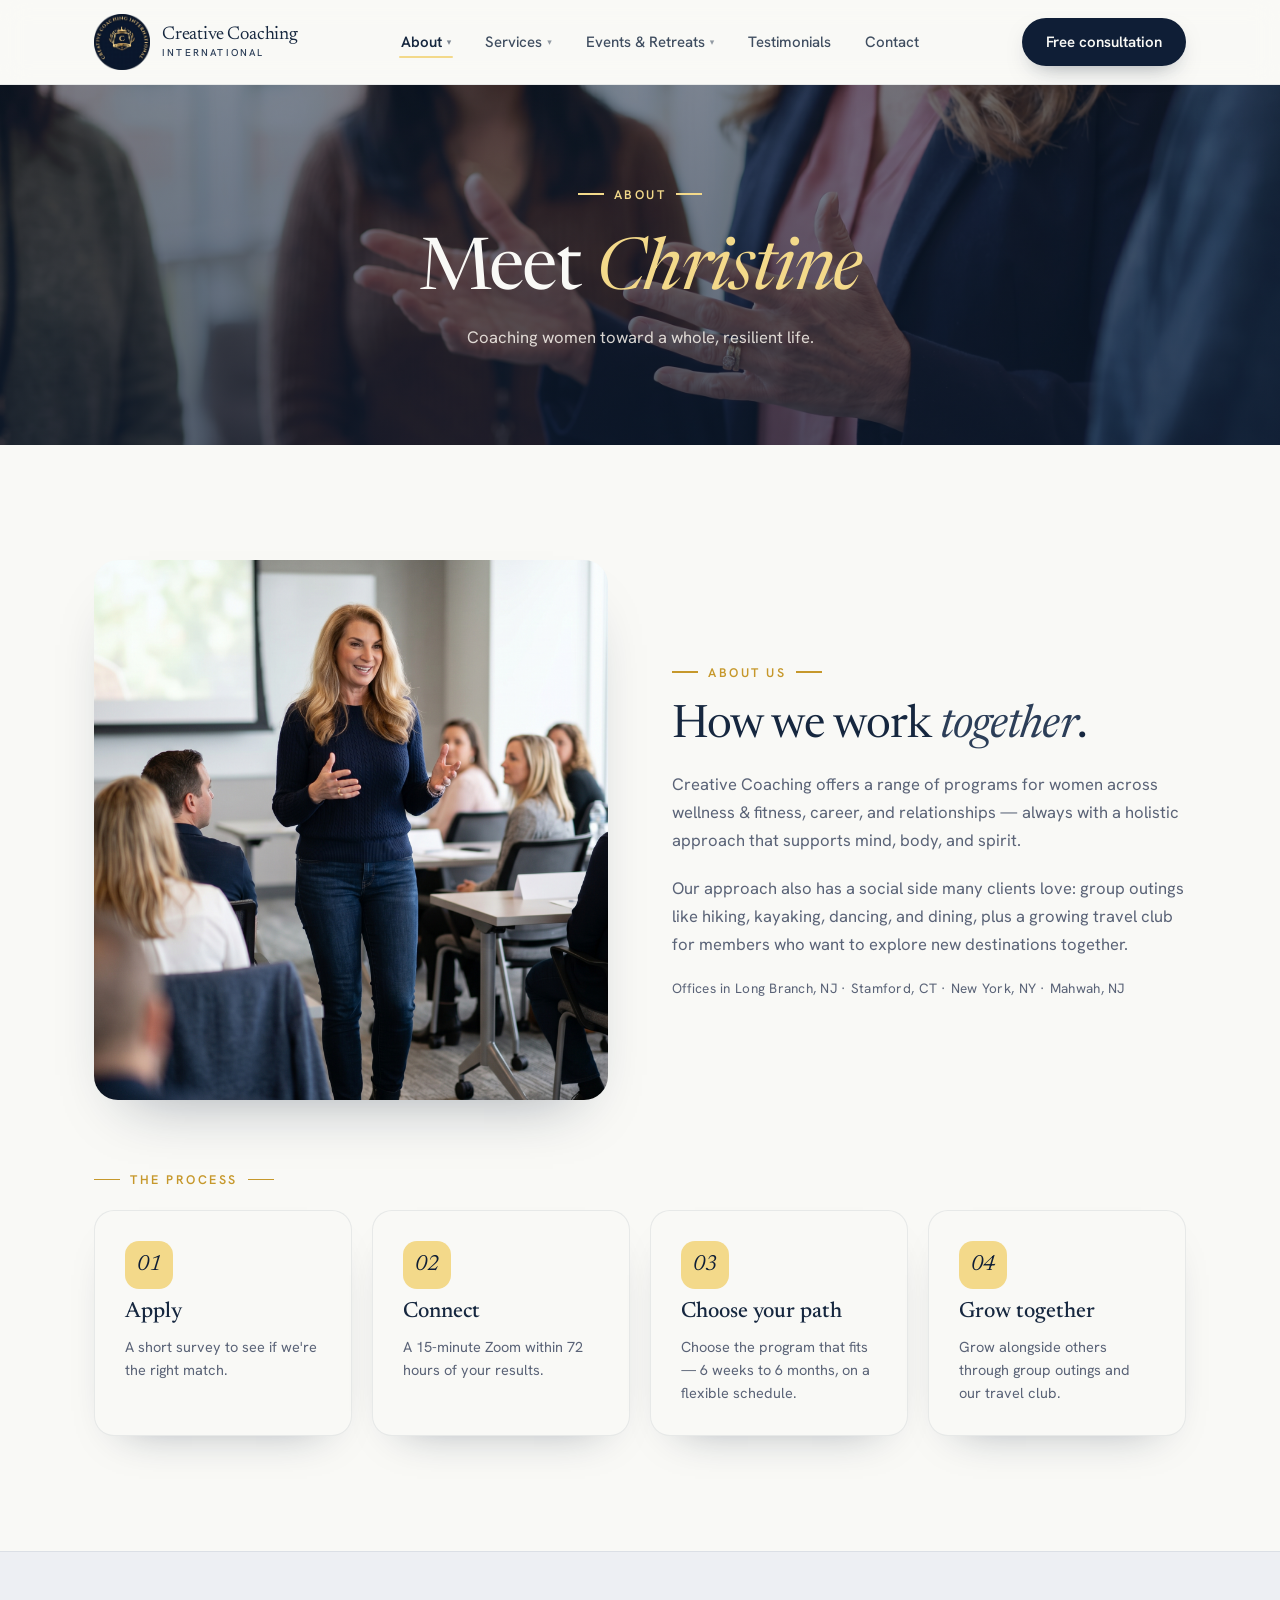
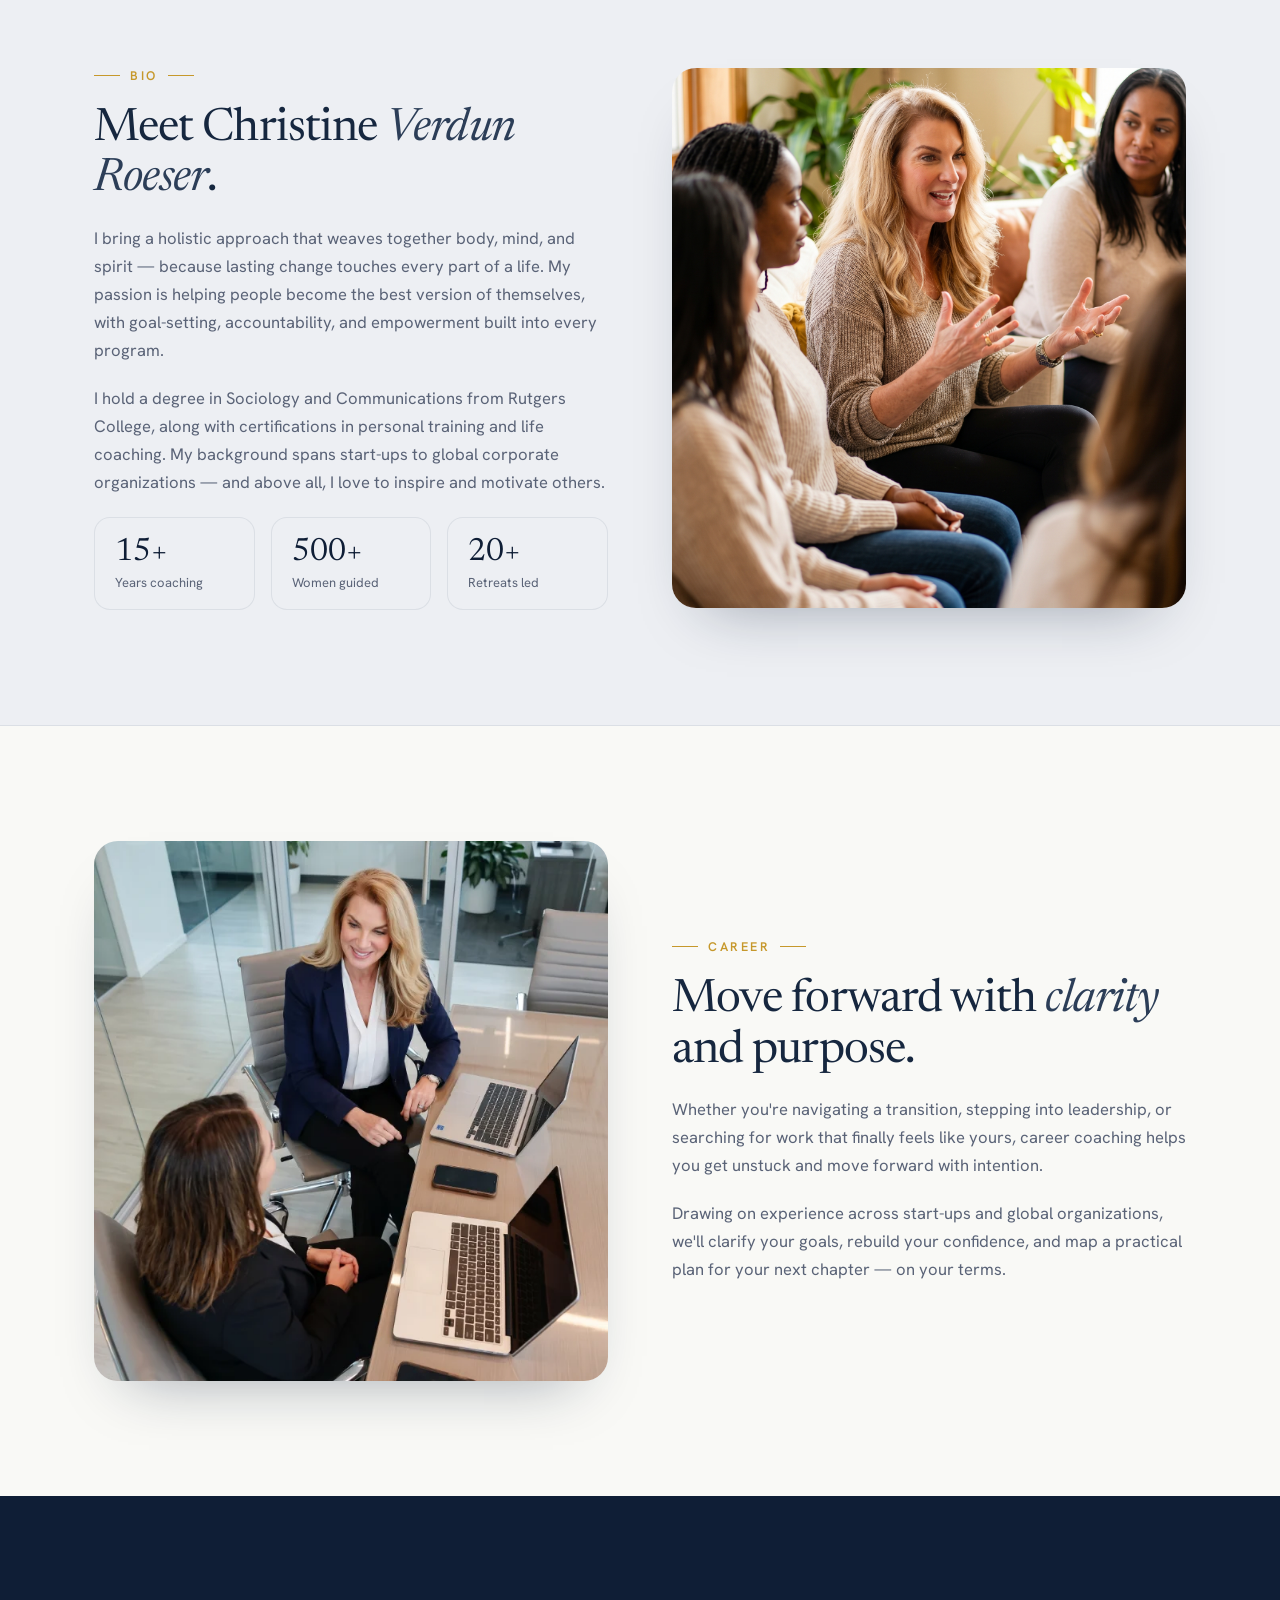
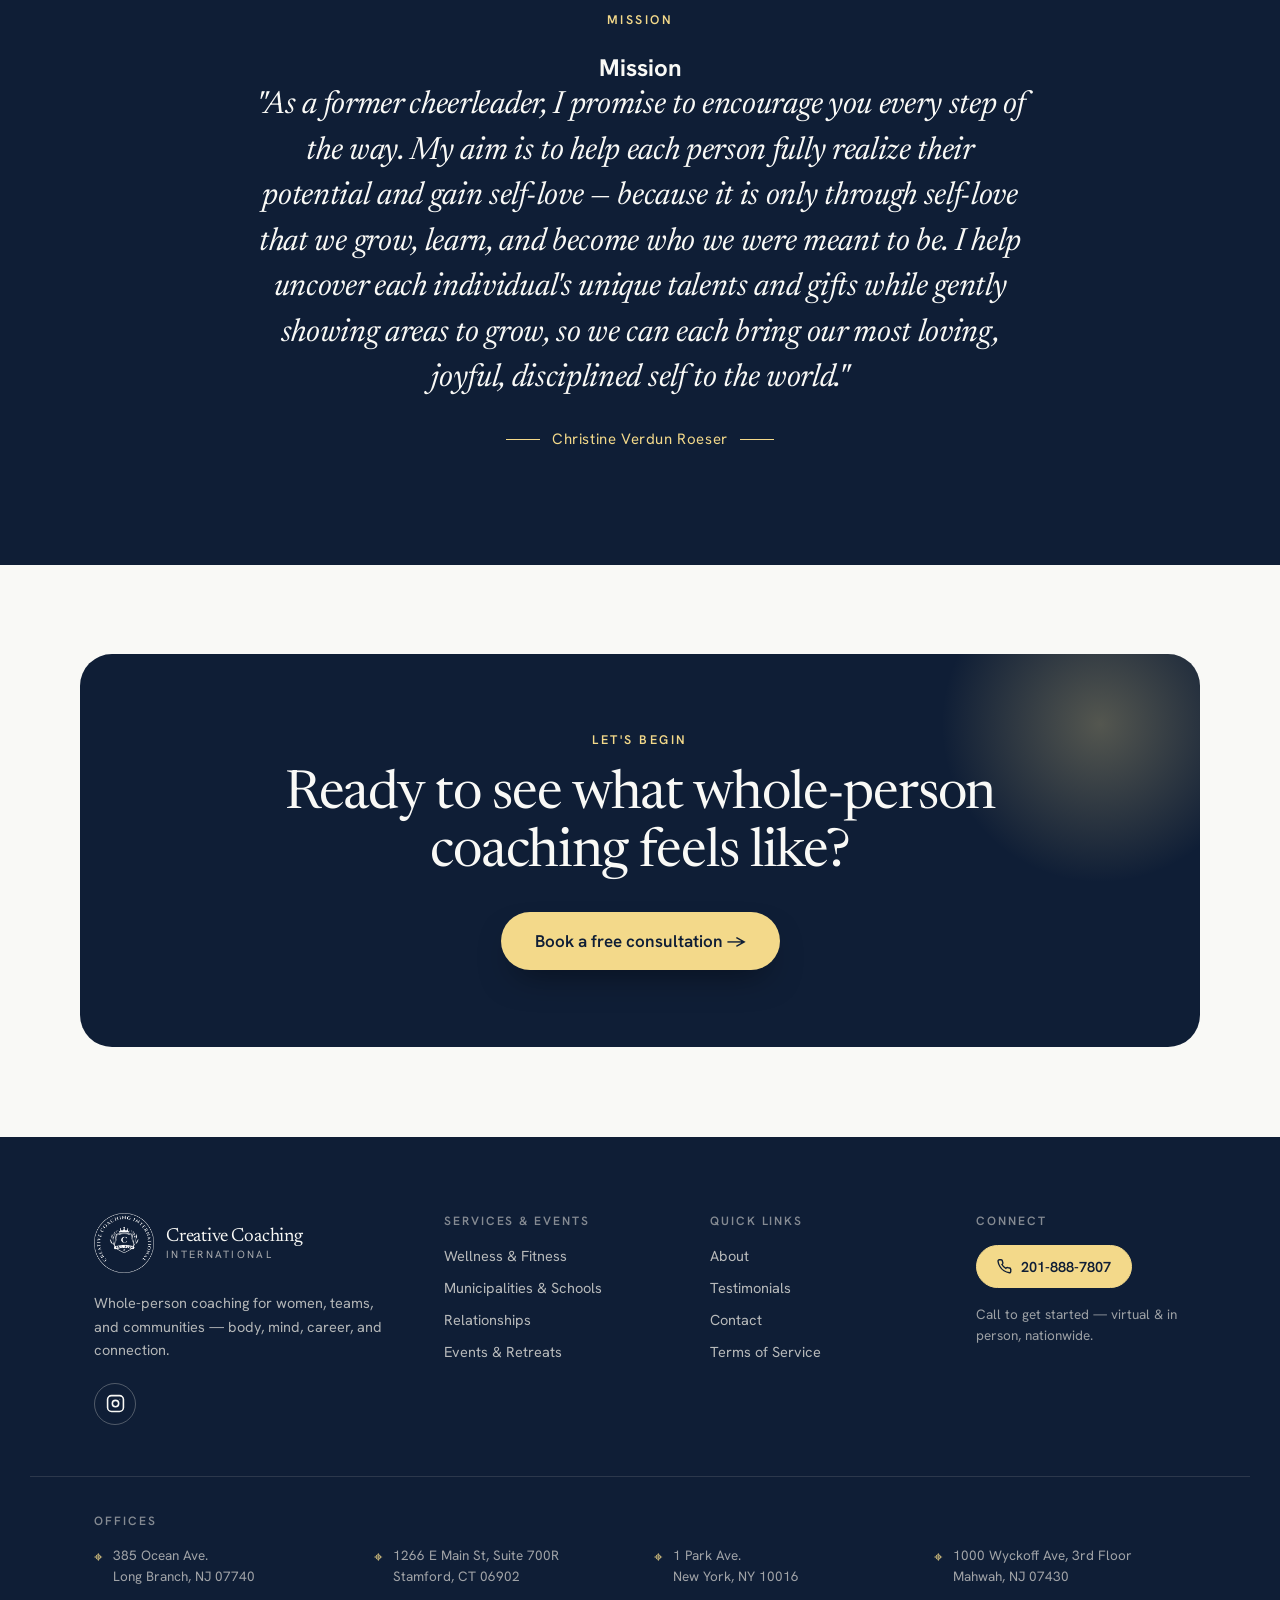
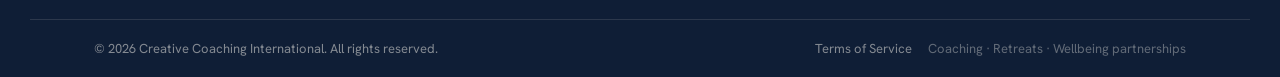
==== about.html @ 6510ab3c "Adding site files" ====
<!doctype html>
<html lang="en">
<head>
<meta charset="UTF-8">
<meta name="viewport" content="width=device-width, initial-scale=1.0">
<title>About — Creative Coaching International</title>
<meta name="description" content="Meet Christine Verdun Roeser — holistic life coach for women. 15+ years guiding women toward whole-person transformation.">
<meta property="og:title" content="About — Creative Coaching International">
<meta property="og:image" content="images/meet-christine-life-coach.jpeg">
<link rel="stylesheet" href="cci-styles.css">
<style>
.about-split { display:grid; grid-template-columns:1fr 1fr; gap:clamp(36px,5vw,72px); align-items:center; }
.about-img { width:100%; height:clamp(440px,44vw,540px); object-fit:cover; border-radius:24px; box-shadow:0 30px 60px -34px rgba(15,30,54,.4); }
.about-copy { display:flex; flex-direction:column; gap:20px; }
/* Process cards */
.process-grid { display:grid; grid-template-columns:repeat(auto-fit,minmax(220px,1fr)); gap:20px; margin-top:22px; }
.process-card { background:var(--cream); border:1px solid rgba(22,39,63,.08); border-radius:20px; padding:30px; display:flex; flex-direction:column; gap:12px; box-shadow:0 20px 44px -30px rgba(15,30,54,.4); }
.process-card:hover { transform:translateY(-3px); box-shadow:0 28px 52px -28px rgba(15,30,54,.45); }
.process-card__num { width:48px; height:48px; border-radius:14px; background:var(--clay); color:var(--forest); display:flex; align-items:center; justify-content:center; font-family:var(--serif); font-style:italic; font-size:22px; flex-shrink:0; }
.process-card__title { font-family:var(--serif); font-weight:500; font-size:22px; color:var(--ink); }
.process-card__body { font-size:14.5px; line-height:1.6; color:var(--muted); }
/* Mission quote */
.mission-sep { width:34px; height:1.5px; background:var(--clay2); display:inline-block; }
@media (max-width:960px) {
  .about-split { grid-template-columns:1fr; }
  .about-img { height:clamp(320px,50vw,480px); }
}
</style>
</head>
<body>

<header class="site-header">
  <div class="site-header__inner">
    <a href="index.html" class="site-header__logo" aria-label="Creative Coaching International home">
      <img src="images/creative-coaching-international-logo.png" alt="" class="site-header__logo-img" width="56" height="56">
      <div class="site-header__logo-text">
        <span class="site-header__logo-name">Creative Coaching</span>
        <span class="site-header__logo-sub">International</span>
      </div>
    </a>
    <nav class="site-header__nav" aria-label="Primary navigation">
      <div class="dropdown" role="none">
        <button class="dropdown__toggle nav-link active" aria-haspopup="true" aria-expanded="false">
          About <span class="dropdown__arrow" aria-hidden="true">▾</span>
        </button>
        <div class="dropdown__menu" role="menu">
          <a href="about.html#aboutus"  class="dropdown__item" role="menuitem">About Us</a>
          <a href="about.html#bio"      class="dropdown__item" role="menuitem">Bio</a>
          <a href="about.html#career"   class="dropdown__item" role="menuitem">Career</a>
          <a href="about.html#mission"  class="dropdown__item" role="menuitem">Mission</a>
        </div>
      </div>
      <div class="dropdown" role="none">
        <button class="dropdown__toggle nav-link" aria-haspopup="true" aria-expanded="false">
          Services <span class="dropdown__arrow" aria-hidden="true">▾</span>
        </button>
        <div class="dropdown__menu" role="menu">
          <a href="wellness.html"       class="dropdown__item" role="menuitem">Wellness &amp; Fitness</a>
          <a href="schools.html"        class="dropdown__item" role="menuitem">Municipalities &amp; Schools</a>
          <a href="relationships.html"  class="dropdown__item" role="menuitem">Relationships</a>
        </div>
      </div>
      <div class="dropdown" role="none">
        <button class="dropdown__toggle nav-link" aria-haspopup="true" aria-expanded="false">
          Events &amp; Retreats <span class="dropdown__arrow" aria-hidden="true">▾</span>
        </button>
        <div class="dropdown__menu" role="menu">
          <a href="events.html#retreats"  class="dropdown__item" role="menuitem">Retreats &amp; Workshops</a>
          <a href="events.html#book"      class="dropdown__item" role="menuitem">Book an Event</a>
          <a href="events.html#offerings" class="dropdown__item" role="menuitem">Ways to Gather</a>
          <a href="events.html#past"      class="dropdown__item" role="menuitem">Past Events</a>
        </div>
      </div>
      <a href="testimonials.html" class="nav-link">Testimonials</a>
      <a href="contact.html"      class="nav-link">Contact</a>
    </nav>
    <a href="contact.html" class="btn btn-dark site-header__cta">Free consultation</a>
    <button class="hamburger" id="hamburger" aria-label="Open menu" aria-expanded="false" aria-controls="mobileMenu">
      <span class="hamburger__bar"></span><span class="hamburger__bar"></span><span class="hamburger__bar"></span>
    </button>
  </div>
</header>

<div class="mobile-menu" id="mobileMenu" aria-modal="true" role="dialog" aria-label="Navigation menu">
  <div class="mobile-menu__top">
    <span class="mobile-menu__brand">Creative Coaching</span>
    <button class="mobile-menu__close" id="mobileClose" aria-label="Close menu">&times;</button>
  </div>
  <nav class="mobile-menu__nav">
    <a href="index.html"         class="mobile-menu__link">Home</a>
    <a href="about.html"         class="mobile-menu__link">About</a>
    <a href="wellness.html"      class="mobile-menu__sub">— Wellness &amp; Fitness</a>
    <a href="schools.html"       class="mobile-menu__sub">— Municipalities &amp; Schools</a>
    <a href="relationships.html" class="mobile-menu__sub">— Relationships</a>
    <a href="events.html"        class="mobile-menu__link">Events &amp; Retreats</a>
    <a href="testimonials.html"  class="mobile-menu__link">Testimonials</a>
    <a href="contact.html"       class="mobile-menu__link">Contact</a>
  </nav>
  <a href="contact.html" class="mobile-menu__cta">Book a free 15-min consultation</a>
</div>

<!-- HERO -->
<div class="page-hero">
  <img src="images/womens-life-coaching-support.jpeg" alt="Christine, life coach for women" class="page-hero__img">
  <div class="page-hero__overlay" aria-hidden="true"></div>
  <div class="page-hero__body">
    <p class="eyebrow page-hero__eyebrow eyebrow--light">About</p>
    <h1 class="page-hero__title">Meet <em style="color:var(--clay2);font-style:italic;">Christine</em></h1>
    <p class="page-hero__sub">Coaching women toward a whole, resilient life.</p>
  </div>
</div>

<!-- ABOUT US -->
<section id="aboutus" class="section-pad" style="background:var(--cream);" aria-labelledby="aboutus-heading">
  <div class="container">
    <!-- Split: image LEFT, copy RIGHT -->
    <div class="about-split" style="margin-bottom:clamp(28px,4vw,40px);">
      <div>
        <img src="images/coaching-women-group-outing.jpeg" alt="Women's group coaching outing" class="about-img">
      </div>
      <div class="about-copy">
        <p class="eyebrow">About us</p>
        <h2 class="h-section" id="aboutus-heading">How we work <em class="h-em">together</em>.</h2>
        <p class="body-lg">Creative Coaching offers a range of programs for women across wellness &amp; fitness, career, and relationships — always with a holistic approach that supports mind, body, and spirit.</p>
        <p class="body-lg">Our approach also has a social side many clients love: group outings like hiking, kayaking, dancing, and dining, plus a growing travel club for members who want to explore new destinations together.</p>
        <p style="font-size:13.5px;letter-spacing:.02em;color:var(--muted);">Offices in Long Branch, NJ · Stamford, CT · New York, NY · Mahwah, NJ</p>
      </div>
    </div>
    <!-- Process cards — full width below the split -->
    <div style="padding-top:clamp(16px,2vw,24px);">
      <p class="eyebrow">The process</p>
      <div class="process-grid">
        <div class="process-card">
          <span class="process-card__num" aria-hidden="true">01</span>
          <h3 class="process-card__title">Apply</h3>
          <p class="process-card__body">A short survey to see if we're the right match.</p>
        </div>
        <div class="process-card">
          <span class="process-card__num" aria-hidden="true">02</span>
          <h3 class="process-card__title">Connect</h3>
          <p class="process-card__body">A 15-minute Zoom within 72 hours of your results.</p>
        </div>
        <div class="process-card">
          <span class="process-card__num" aria-hidden="true">03</span>
          <h3 class="process-card__title">Choose your path</h3>
          <p class="process-card__body">Choose the program that fits — 6 weeks to 6 months, on a flexible schedule.</p>
        </div>
        <div class="process-card">
          <span class="process-card__num" aria-hidden="true">04</span>
          <h3 class="process-card__title">Grow together</h3>
          <p class="process-card__body">Grow alongside others through group outings and our travel club.</p>
        </div>
      </div>
    </div>
  </div>
</section>

<!-- BIO -->
<section id="bio" class="section-pad" style="background:var(--cream2);border-top:1px solid rgba(22,39,63,.08);border-bottom:1px solid rgba(22,39,63,.08);" aria-labelledby="bio-heading">
  <div class="container">
    <!-- Split: copy LEFT, image RIGHT -->
    <div class="about-split">
      <div class="about-copy">
        <p class="eyebrow">Bio</p>
        <h2 class="h-section" id="bio-heading">Meet Christine <em class="h-em">Verdun Roeser</em>.</h2>
        <p class="body-lg">I bring a holistic approach that weaves together body, mind, and spirit — because lasting change touches every part of a life. My passion is helping people become the best version of themselves, with goal-setting, accountability, and empowerment built into every program.</p>
        <p class="body-lg">I hold a degree in Sociology and Communications from Rutgers College, along with certifications in personal training and life coaching. My background spans start-ups to global corporate organizations — and above all, I love to inspire and motivate others.</p>
        <div class="stats-row" aria-label="Key statistics">
          <div class="stat-chip">
            <div class="stat-chip__num">15+</div>
            <div class="stat-chip__label">Years coaching</div>
          </div>
          <div class="stat-chip">
            <div class="stat-chip__num">500+</div>
            <div class="stat-chip__label">Women guided</div>
          </div>
          <div class="stat-chip">
            <div class="stat-chip__num">20+</div>
            <div class="stat-chip__label">Retreats led</div>
          </div>
        </div>
      </div>
      <div>
        <img src="images/meet-christine-life-coach.jpeg" alt="Christine Verdun Roeser, life coach" class="about-img">
      </div>
    </div>
  </div>
</section>

<!-- CAREER -->
<section id="career" class="section-pad" style="background:var(--cream);" aria-labelledby="career-heading">
  <div class="container">
    <!-- Split: image LEFT, copy RIGHT -->
    <div class="about-split">
      <div>
        <img src="images/career-coaching-for-women.webp" alt="Career coaching for women" class="about-img">
      </div>
      <div class="about-copy">
        <p class="eyebrow">Career</p>
        <h2 class="h-section" id="career-heading">Move forward with <em class="h-em">clarity</em> and purpose.</h2>
        <p class="body-lg">Whether you're navigating a transition, stepping into leadership, or searching for work that finally feels like yours, career coaching helps you get unstuck and move forward with intention.</p>
        <p class="body-lg">Drawing on experience across start-ups and global organizations, we'll clarify your goals, rebuild your confidence, and map a practical plan for your next chapter — on your terms.</p>
      </div>
    </div>
  </div>
</section>

<!-- MISSION -->
<section id="mission" class="section-pad" style="background:var(--forest);color:var(--cream);" aria-labelledby="mission-heading">
  <div class="container" style="max-width:900px;text-align:center;">
    <p style="text-transform:uppercase;letter-spacing:.2em;font-size:12.5px;font-weight:600;color:var(--clay2);margin-bottom:24px;">Mission</p>
    <h2 class="sr-only" id="mission-heading">Mission</h2>
    <blockquote style="font-family:var(--serif);font-weight:400;font-style:italic;font-size:clamp(20px,2.5vw,32px);line-height:1.42;letter-spacing:-.01em;color:var(--cream);margin:0 0 28px;">"As a former cheerleader, I promise to encourage you every step of the way. My aim is to help each person fully realize their potential and gain self-love — because it is only through self-love that we grow, learn, and become who we were meant to be. I help uncover each individual's unique talents and gifts while gently showing areas to grow, so we can each bring our most loving, joyful, disciplined self to the world."</blockquote>
    <div style="display:flex;align-items:center;justify-content:center;gap:12px;">
      <span class="mission-sep" aria-hidden="true"></span>
      <span style="font-size:15px;letter-spacing:.04em;color:var(--clay2);">Christine Verdun Roeser</span>
      <span class="mission-sep" aria-hidden="true"></span>
    </div>
  </div>
</section>

<!-- CTA -->
<section style="padding:clamp(48px,7vw,96px) clamp(16px,5vw,64px);">
  <div style="max-width:1120px;margin:0 auto;background:var(--forest);color:var(--cream);border-radius:32px;padding:clamp(44px,6vw,80px) clamp(28px,5vw,72px);text-align:center;position:relative;overflow:hidden;">
    <div aria-hidden="true" style="position:absolute;top:-90px;right:-60px;width:320px;height:320px;border-radius:50%;background:radial-gradient(circle,rgba(243,217,138,.3),transparent 70%);pointer-events:none;"></div>
    <p style="position:relative;text-transform:uppercase;letter-spacing:.2em;font-size:12.5px;font-weight:600;color:var(--clay2);margin:0 0 18px;">Let's begin</p>
    <h2 style="position:relative;font-family:var(--serif);font-weight:400;font-size:clamp(30px,4.2vw,54px);line-height:1.08;letter-spacing:-.02em;color:var(--cream);margin:0 auto;max-width:15em;">Ready to see what whole-person coaching feels like?</h2>
    <a href="contact.html" style="position:relative;display:inline-flex;align-items:center;gap:10px;margin-top:30px;background:var(--clay);color:var(--forest);text-decoration:none;padding:18px 34px;border-radius:999px;font-weight:600;font-size:17px;box-shadow:0 16px 34px -14px rgba(0,0,0,.5);">Book a free consultation →</a>
  </div>
</section>

<!-- FOOTER -->
<footer class="site-footer">
  <div class="site-footer__top">
    <div class="site-footer__brand">
      <div class="site-footer__logo">
        <img src="images/creative-coaching-international-logo-white.png" alt="Creative Coaching International logo" class="site-footer__logo-img" width="60" height="60">
        <div class="site-footer__logo-text">
          <span class="site-footer__logo-name">Creative Coaching</span>
          <span class="site-footer__logo-sub">International</span>
        </div>
      </div>
      <p class="site-footer__tagline">Whole-person coaching for women, teams, and communities — body, mind, career, and connection.</p>
      <a href="https://www.instagram.com/creativecoachinginternational/" target="_blank" rel="noopener" class="site-footer__ig-btn" aria-label="Instagram">
        <svg width="19" height="19" viewBox="0 0 24 24" fill="none" stroke="currentColor" stroke-width="2" aria-hidden="true"><rect x="2" y="2" width="20" height="20" rx="5" ry="5"/><circle cx="12" cy="12" r="4"/><circle cx="17.5" cy="6.5" r=".5" fill="currentColor" stroke="none"/></svg>
      </a>
    </div>
    <div>
      <p class="site-footer__col-title">Services &amp; Events</p>
      <ul class="site-footer__col-links">
        <li><a href="wellness.html"      class="site-footer__link">Wellness &amp; Fitness</a></li>
        <li><a href="schools.html"       class="site-footer__link">Municipalities &amp; Schools</a></li>
        <li><a href="relationships.html" class="site-footer__link">Relationships</a></li>
        <li><a href="events.html"        class="site-footer__link">Events &amp; Retreats</a></li>
      </ul>
    </div>
    <div>
      <p class="site-footer__col-title">Quick Links</p>
      <ul class="site-footer__col-links">
        <li><a href="about.html"        class="site-footer__link">About</a></li>
        <li><a href="testimonials.html" class="site-footer__link">Testimonials</a></li>
        <li><a href="contact.html"      class="site-footer__link">Contact</a></li>
        <li><a href="terms.html"        class="site-footer__link">Terms of Service</a></li>
      </ul>
    </div>
    <div>
      <p class="site-footer__col-title">Connect</p>
      <a href="tel:+12018887807" class="site-footer__phone-btn">
        <svg width="15" height="15" viewBox="0 0 24 24" fill="none" stroke="currentColor" stroke-width="2.2" aria-hidden="true"><path d="M22 16.92v3a2 2 0 0 1-2.18 2 19.79 19.79 0 0 1-8.63-3.07A19.5 19.5 0 0 1 4.69 12 19.79 19.79 0 0 1 1.62 3.38 2 2 0 0 1 3.6 1.21h3a2 2 0 0 1 2 1.72c.127.96.361 1.903.7 2.81a2 2 0 0 1-.45 2.11L7.91 8.75a16 16 0 0 0 6.29 6.29l.95-.95a2 2 0 0 1 2.11-.45c.907.339 1.85.573 2.81.7a2 2 0 0 1 1.72 2.03z"/></svg>
        201-888-7807
      </a>
      <p class="site-footer__connect-info">Call to get started — virtual &amp; in person, nationwide.</p>
    </div>
  </div>
  <div class="site-footer__offices">
    <p class="site-footer__offices-label">Offices</p>
    <div class="site-footer__offices-grid">
      <div class="site-footer__office"><span class="site-footer__office-marker">⌖</span><span>385 Ocean Ave.<br>Long Branch, NJ 07740</span></div>
      <div class="site-footer__office"><span class="site-footer__office-marker">⌖</span><span>1266 E Main St, Suite 700R<br>Stamford, CT 06902</span></div>
      <div class="site-footer__office"><span class="site-footer__office-marker">⌖</span><span>1 Park Ave.<br>New York, NY 10016</span></div>
      <div class="site-footer__office"><span class="site-footer__office-marker">⌖</span><span>1000 Wyckoff Ave, 3rd Floor<br>Mahwah, NJ 07430</span></div>
    </div>
  </div>
  <div class="site-footer__bottom">
    <p class="site-footer__copy">&copy; 2026 Creative Coaching International. All rights reserved.</p>
    <span style="display:inline-flex;align-items:center;gap:16px;">
      <a href="terms.html" class="site-footer__terms">Terms of Service</a>
      <span style="opacity:.5;font-size:13px;">Coaching · Retreats · Wellbeing partnerships</span>
    </span>
  </div>
</footer>

<div class="lightbox-overlay" id="lightboxOverlay" role="dialog" aria-modal="true" aria-label="Image lightbox"><button class="lightbox-close" id="lightboxClose" aria-label="Close">&times;</button><img class="lightbox-img" id="lightboxImg" src="" alt=""></div>
<script src="cci-main.js"></script>
</body>
</html>
---- cci-styles.css ----
/* =========================================================
   Creative Coaching International — Shared Stylesheet
   ========================================================= */

/* === GOOGLE FONTS === */
@import url('https://fonts.googleapis.com/css2?family=Newsreader:ital,opsz,wght@0,6..72,400;0,6..72,500;0,6..72,600;1,6..72,400;1,6..72,500&family=Hanken+Grotesk:wght@400;500;600;700&display=swap');

/* === DESIGN TOKENS === */
:root {
  --cream:  #F9F9F6;
  --cream2: #EDEFF3;
  --sand:   #DFE3EA;
  --ink:    #16273F;
  --forest: #0F1E36;
  --olive:  #2C3E58;
  --sage:   #F3D98A;
  --clay:   #F3D98A;
  --clay2:  #F3D98A;
  --muted:  #5A6377;
  --gold:   #C6982B;
  --serif:  'Newsreader', Georgia, serif;
  --sans:   'Hanken Grotesk', system-ui, sans-serif;
  --r-card: 20px;
  --r-btn:  999px;
  --sh-img: 0 30px 60px -34px rgba(38,50,42,.42);
  --sh-card: 0 22px 46px -22px rgba(15,30,54,.3);
  --sh-hero: 0 34px 74px -34px rgba(15,30,54,.55);
}

/* === RESET === */
*, *::before, *::after { box-sizing: border-box; margin: 0; padding: 0; }
html { scroll-behavior: smooth; font-size: 16px; }
body {
  background: var(--cream);
  color: var(--ink);
  font-family: var(--sans);
  -webkit-font-smoothing: antialiased;
  -moz-osx-font-smoothing: grayscale;
}
::selection { background: var(--clay); color: var(--forest); }
a { color: inherit; text-decoration: none; }
img { max-width: 100%; display: block; }
button, input, select, textarea { font-family: var(--sans); }
ul, ol { list-style: none; }

/* === ANIMATIONS === */
@keyframes rise {
  from { opacity: 0; transform: translateY(22px); }
  to   { opacity: 1; transform: translateY(0); }
}
@keyframes fadein {
  from { opacity: 0; }
  to   { opacity: 1; }
}
.rise { animation: rise .9s cubic-bezier(.2,.7,.2,1) both; }
@media (prefers-reduced-motion: reduce) {
  .rise, * { animation-duration: .01ms !important; transition-duration: .01ms !important; }
}

/* === LAYOUT === */
.container {
  max-width: 1220px;
  margin: 0 auto;
  padding-left:  clamp(20px, 5vw, 64px);
  padding-right: clamp(20px, 5vw, 64px);
}
.section-pad {
  padding-top:    clamp(64px, 9vw, 130px);
  padding-bottom: clamp(64px, 9vw, 130px);
}

/* === EYEBROW === */
.eyebrow {
  display: inline-flex;
  align-items: center;
  gap: 10px;
  text-transform: uppercase;
  letter-spacing: .2em;
  font-size: 12.5px;
  font-weight: 600;
  color: var(--gold);
}
.eyebrow--light { color: var(--clay2); }
.eyebrow::before, .eyebrow::after {
  content: '';
  display: block;
  width: 26px;
  height: 1.5px;
  background: currentColor;
  flex-shrink: 0;
}

/* === HEADINGS === */
.h-display {
  font-family: var(--serif);
  font-weight: 400;
  font-size: clamp(38px, 5vw, 66px);
  line-height: 1.03;
  letter-spacing: -.02em;
}
.h-section {
  font-family: var(--serif);
  font-weight: 400;
  font-size: clamp(30px, 3.6vw, 46px);
  line-height: 1.1;
  letter-spacing: -.02em;
}
.h-em { font-style: italic; color: var(--olive); }
.h-em--light { font-style: italic; color: var(--clay2); }

/* === BODY COPY === */
.body-lg {
  font-size: clamp(16px, 1.3vw, 18px);
  line-height: 1.68;
  color: var(--muted);
}
.body-lg--light { color: rgba(249,249,246,.78); }

/* === BUTTONS === */
.btn {
  display: inline-flex;
  align-items: center;
  justify-content: center;
  gap: 10px;
  border: none;
  cursor: pointer;
  font-family: var(--sans);
  font-weight: 600;
  border-radius: var(--r-btn);
  transition: background .15s ease, transform .15s ease, box-shadow .15s ease;
  white-space: nowrap;
  text-decoration: none;
}
.btn-gold {
  background: var(--clay);
  color: var(--forest);
  padding: 17px 30px;
  font-size: 16px;
  box-shadow: 0 14px 30px -12px rgba(15,30,54,.28);
}
.btn-gold:hover { background: #E7C766; transform: translateY(-1px); }
.btn-dark {
  background: var(--forest);
  color: var(--cream);
  padding: 14px 24px;
  font-size: 15px;
  box-shadow: 0 10px 24px -12px rgba(15,30,54,.5);
}
.btn-dark:hover { background: #0A1526; }
.btn-outline {
  background: transparent;
  color: var(--ink);
  padding: 17px 26px;
  font-size: 16px;
  border: 1.5px solid rgba(22,39,63,.25);
}
.btn-outline:hover { border-color: var(--ink); background: rgba(22,39,63,.04); }
.btn-outline--light {
  color: var(--cream);
  border-color: rgba(249,249,246,.35);
}
.btn-outline--light:hover { border-color: var(--cream); background: rgba(249,249,246,.08); }

/* === HEADER === */
.site-header {
  position: sticky;
  top: 0;
  z-index: 60;
  background: rgba(249,249,246,.85);
  backdrop-filter: blur(14px);
  -webkit-backdrop-filter: blur(14px);
  border-bottom: 1px solid rgba(22,39,63,.08);
}
.site-header__inner {
  max-width: 1220px;
  margin: 0 auto;
  padding: 14px clamp(20px, 5vw, 64px);
  display: flex;
  align-items: center;
  justify-content: space-between;
  gap: 24px;
}
.site-header__logo {
  display: flex;
  align-items: center;
  gap: 12px;
  flex-shrink: 0;
}
.site-header__logo-img {
  width: 56px;
  height: 56px;
  object-fit: contain;
  flex-shrink: 0;
}
.site-header__logo-text {
  display: flex;
  flex-direction: column;
  line-height: 1;
  gap: 3px;
}
.site-header__logo-name {
  font-family: var(--serif);
  font-size: 18.5px;
  color: var(--ink);
  letter-spacing: -.01em;
}
.site-header__logo-sub {
  font-size: 10px;
  letter-spacing: .22em;
  text-transform: uppercase;
  color: var(--olive);
  font-weight: 500;
}
.site-header__nav {
  display: flex;
  align-items: center;
  gap: 30px;
  flex: 1;
  justify-content: center;
}
.nav-link {
  font-size: 15px;
  font-weight: 500;
  color: var(--ink);
  opacity: .82;
  padding: 6px 2px;
  transition: opacity .15s, color .15s;
  position: relative;
}
.nav-link:hover { opacity: 1; color: var(--gold); }
.nav-link.active {
  opacity: 1;
  font-weight: 600;
}
.nav-link.active::after {
  content: '';
  position: absolute;
  bottom: 0;
  left: 0; right: 0;
  height: 2px;
  background: var(--clay);
  border-radius: 2px;
}

/* Dropdown */
.dropdown { position: relative; display: inline-flex; align-items: center; }
.dropdown__toggle {
  display: inline-flex;
  align-items: center;
  gap: 5px;
  cursor: pointer;
  background: none;
  border: none;
  font-family: var(--sans);
  font-size: 15px;
  font-weight: 500;
  color: var(--ink);
  opacity: .82;
  padding: 6px 2px;
  transition: opacity .15s, color .15s;
}
.dropdown__toggle:hover, .dropdown--open .dropdown__toggle { opacity: 1; color: var(--gold); }
.dropdown__arrow {
  font-size: 9px;
  line-height: 1;
  transition: transform .18s;
  opacity: .55;
}
.dropdown--open .dropdown__arrow { transform: rotate(180deg); }
.dropdown__menu {
  position: absolute;
  top: calc(100% + 8px);
  left: 50%;
  transform: translateX(-50%) translateY(6px);
  min-width: 232px;
  background: var(--cream);
  border: 1px solid rgba(22,39,63,.1);
  border-radius: 14px;
  box-shadow: 0 22px 46px -22px rgba(15,30,54,.45);
  padding: 8px;
  display: flex;
  flex-direction: column;
  gap: 2px;
  opacity: 0;
  visibility: hidden;
  pointer-events: none;
  transition: opacity .18s ease, transform .18s ease, visibility .18s;
  z-index: 90;
}
.dropdown:hover .dropdown__menu,
.dropdown--open .dropdown__menu {
  opacity: 1;
  visibility: visible;
  pointer-events: auto;
  transform: translateX(-50%) translateY(0);
}
.dropdown__item {
  display: block;
  padding: 10px 14px;
  border-radius: 10px;
  font-size: 14.5px;
  color: var(--ink);
  white-space: nowrap;
  transition: background .13s, color .13s;
}
.dropdown__item:hover { background: var(--cream2); color: var(--gold); }

/* Hamburger */
.hamburger {
  display: none;
  align-items: center;
  justify-content: center;
  flex-direction: column;
  gap: 5px;
  width: 44px;
  height: 44px;
  border: 1px solid rgba(22,39,63,.16);
  border-radius: 12px;
  background: transparent;
  cursor: pointer;
  flex-shrink: 0;
}
.hamburger__bar {
  width: 20px;
  height: 2px;
  background: var(--ink);
  border-radius: 2px;
  display: block;
}
.site-header__cta { flex-shrink: 0; }

/* Mobile menu */
.mobile-menu {
  display: none;
  position: fixed;
  inset: 0;
  z-index: 70;
  background: var(--cream);
  padding: 24px clamp(20px, 6vw, 40px) 40px;
  flex-direction: column;
  animation: fadein .25s ease both;
  overflow-y: auto;
}
.mobile-menu.is-open { display: flex; }
.mobile-menu__top {
  display: flex;
  align-items: center;
  justify-content: space-between;
}
.mobile-menu__brand {
  font-family: var(--serif);
  font-size: 18px;
  color: var(--ink);
}
.mobile-menu__close {
  width: 44px;
  height: 44px;
  border: 1px solid rgba(22,39,63,.16);
  border-radius: 12px;
  background: transparent;
  font-size: 22px;
  cursor: pointer;
  color: var(--ink);
  display: flex;
  align-items: center;
  justify-content: center;
  line-height: 1;
}
.mobile-menu__nav {
  display: flex;
  flex-direction: column;
  gap: 0;
  margin-top: 36px;
  flex: 1;
}
.mobile-menu__link {
  font-family: var(--serif);
  font-size: clamp(26px, 6vw, 34px);
  color: var(--ink);
  padding: 14px 0;
  border-bottom: 1px solid rgba(22,39,63,.08);
  transition: color .15s;
}
.mobile-menu__link:hover { color: var(--gold); }
.mobile-menu__sub {
  font-family: var(--sans);
  font-size: 15px;
  color: var(--muted);
  padding: 8px 0 8px 16px;
  border-bottom: 1px solid rgba(22,39,63,.05);
  transition: color .15s;
}
.mobile-menu__sub:hover { color: var(--gold); }
.mobile-menu__cta {
  margin-top: 32px;
  text-align: center;
  background: var(--clay);
  color: var(--forest);
  padding: 18px;
  border-radius: var(--r-btn);
  font-weight: 600;
  font-size: 16px;
}

/* === SECTION HERO BANNER === */
.page-hero {
  position: relative;
  min-height: clamp(280px, 40vh, 440px);
  overflow: hidden;
  display: flex;
  align-items: center;
  justify-content: center;
}
.page-hero__img {
  position: absolute;
  inset: 0;
  width: 100%;
  height: 100%;
  object-fit: cover;
  object-position: center 30%;
}
.page-hero__overlay {
  position: absolute;
  inset: 0;
  background: linear-gradient(180deg, rgba(15,30,54,.55), rgba(15,30,54,.68));
}
.page-hero__body {
  position: relative;
  z-index: 2;
  text-align: center;
  max-width: 820px;
  width: 100%;
  padding: clamp(48px, 7vw, 84px) clamp(20px, 5vw, 64px);
}
.page-hero__eyebrow { margin-bottom: 16px; }
.page-hero__title {
  font-family: var(--serif);
  font-weight: 400;
  font-size: clamp(40px, 5.6vw, 72px);
  line-height: 1.04;
  letter-spacing: -.02em;
  color: var(--cream);
  margin: 16px 0 0;
}
.page-hero__sub {
  font-size: clamp(16px, 1.3vw, 18px);
  line-height: 1.55;
  color: rgba(250,246,238,.85);
  max-width: 32em;
  margin: 16px auto 0;
}

/* === FOOTER === */
.site-footer {
  background: var(--forest);
  color: rgba(250,246,238,.7);
  padding-top: clamp(48px,6vw,80px);
}
.site-footer__top {
  max-width: 1220px;
  margin: 0 auto;
  padding: 0 clamp(20px, 5vw, 64px);
  display: grid;
  grid-template-columns: 1.4fr 1fr 1fr 1fr;
  gap: 44px 56px;
}
.site-footer__brand {}
.site-footer__logo {
  display: flex;
  align-items: center;
  gap: 12px;
  margin-bottom: 16px;
}
.site-footer__logo-img {
  width: 60px;
  height: 60px;
  object-fit: contain;
}
.site-footer__logo-text {
  display: flex;
  flex-direction: column;
  gap: 2px;
  line-height: 1.05;
}
.site-footer__logo-name {
  font-family: var(--serif);
  font-size: 19px;
  color: var(--cream);
  letter-spacing: -.01em;
}
.site-footer__logo-sub {
  font-size: 10.5px;
  letter-spacing: .22em;
  text-transform: uppercase;
  color: rgba(250,246,238,.65);
}
.site-footer__tagline {
  font-size: 14.5px;
  line-height: 1.6;
  color: rgba(250,246,238,.7);
  max-width: 24em;
  margin: 18px 0 0;
}
.site-footer__ig-btn {
  display: inline-flex;
  align-items: center;
  justify-content: center;
  width: 42px;
  height: 42px;
  border-radius: 50%;
  border: 1px solid rgba(250,246,238,.28);
  color: var(--cream);
  margin-top: 22px;
  transition: background .15s, color .15s, border-color .15s;
}
.site-footer__ig-btn:hover { background: var(--clay); color: var(--forest); border-color: var(--clay); }
.site-footer__col-title {
  font-size: 12px;
  letter-spacing: .16em;
  text-transform: uppercase;
  font-weight: 600;
  color: rgba(250,246,238,.5);
  margin-bottom: 16px;
}
.site-footer__col-links {
  display: flex;
  flex-direction: column;
  gap: 11px;
}
.site-footer__link {
  font-size: 14.5px;
  color: rgba(250,246,238,.72);
  transition: color .15s;
}
.site-footer__link:hover { color: var(--cream); }
.site-footer__phone-btn {
  display: inline-flex;
  align-items: center;
  gap: 9px;
  background: var(--clay);
  color: var(--forest);
  border: 1px solid var(--clay);
  border-radius: var(--r-btn);
  padding: 11px 20px;
  font-size: 14.5px;
  font-weight: 600;
  transition: background .15s, border-color .15s;
}
.site-footer__phone-btn:hover { background: #E7C766; border-color: #E7C766; }
.site-footer__connect-info {
  display: block;
  margin-top: 16px;
  font-size: 13.5px;
  color: rgba(250,246,238,.6);
  line-height: 1.55;
}
/* Offices */
.site-footer__offices {
  max-width: 1220px;
  margin: clamp(36px,4vw,52px) auto 0;
  padding: 0 clamp(20px, 5vw, 64px);
  border-top: 1px solid rgba(250,246,238,.12);
  padding-top: clamp(28px,3vw,36px);
}
.site-footer__offices-label {
  font-size: 12px;
  letter-spacing: .16em;
  text-transform: uppercase;
  font-weight: 600;
  color: rgba(250,246,238,.5);
  margin-bottom: 16px;
}
.site-footer__offices-grid {
  display: grid;
  grid-template-columns: repeat(auto-fit, minmax(180px, 1fr));
  gap: 20px 28px;
}
.site-footer__office {
  display: flex;
  gap: 11px;
  align-items: flex-start;
  font-size: 13.5px;
  line-height: 1.55;
  color: rgba(250,246,238,.62);
}
.site-footer__office-marker {
  color: var(--clay2);
  font-size: 15px;
  flex-shrink: 0;
  margin-top: 1px;
}
.site-footer__bottom {
  max-width: 1220px;
  margin: 0 auto;
  padding: 20px clamp(20px, 5vw, 64px);
  margin-top: 32px;
  border-top: 1px solid rgba(250,246,238,.12);
  display: flex;
  align-items: center;
  justify-content: space-between;
  flex-wrap: wrap;
  gap: 12px;
}
.site-footer__copy {
  font-size: 13px;
  color: rgba(250,246,238,.5);
}
.site-footer__terms {
  font-size: 13px;
  color: rgba(250,246,238,.5);
  transition: color .15s;
}
.site-footer__terms:hover { color: var(--cream); }

/* === CTA BAND === */
.cta-band {
  background: var(--forest);
  border-radius: 32px;
  margin: 0 clamp(16px, 4vw, 48px) clamp(56px, 8vw, 100px);
  padding: clamp(48px, 7vw, 80px) clamp(24px, 5vw, 80px);
  text-align: center;
  position: relative;
  overflow: hidden;
}
.cta-band::before {
  content: '';
  position: absolute;
  top: -40%;
  left: 50%;
  transform: translateX(-50%);
  width: 600px;
  height: 400px;
  background: radial-gradient(ellipse at center, rgba(243,217,138,.12) 0%, transparent 70%);
  pointer-events: none;
}
.cta-band__eyebrow { margin-bottom: 14px; }
.cta-band__title {
  font-family: var(--serif);
  font-weight: 400;
  font-size: clamp(28px, 3.5vw, 44px);
  line-height: 1.1;
  letter-spacing: -.02em;
  color: var(--cream);
  margin-bottom: 14px;
}
.cta-band__sub {
  font-size: clamp(15px, 1.2vw, 17px);
  line-height: 1.6;
  color: rgba(249,249,246,.65);
  max-width: 480px;
  margin: 0 auto 32px;
}
.cta-band__btns {
  display: flex;
  align-items: center;
  justify-content: center;
  gap: 14px;
  flex-wrap: wrap;
}

/* === CARD FEATURE === */
.feature-card {
  background: var(--cream2);
  border: 1px solid rgba(22,39,63,.08);
  border-radius: 20px;
  padding: 32px;
  transition: box-shadow .3s ease;
}
.feature-card:hover { box-shadow: var(--sh-card); }
.feature-card__icon {
  width: 44px;
  height: 44px;
  background: rgba(198,152,43,.12);
  border-radius: 12px;
  display: flex;
  align-items: center;
  justify-content: center;
  margin-bottom: 18px;
  font-size: 20px;
}
.feature-card__title {
  font-family: var(--serif);
  font-size: 21px;
  font-weight: 400;
  letter-spacing: -.01em;
  margin-bottom: 10px;
  color: var(--ink);
}
.feature-card__body {
  font-size: 14.5px;
  line-height: 1.62;
  color: var(--muted);
}

/* === SERVICE CARD === */
.svc-card {
  position: relative;
  border-radius: var(--r-card);
  overflow: hidden;
  aspect-ratio: 3/4;
  box-shadow: 0 26px 54px -30px rgba(0,0,0,.6);
  transition: transform .5s cubic-bezier(.22,.61,.36,1), box-shadow .5s cubic-bezier(.22,.61,.36,1);
  display: block;
}
.svc-card:hover {
  transform: translateY(-6px);
  box-shadow: 0 36px 70px -28px rgba(0,0,0,.72);
}
.svc-card__img {
  position: absolute;
  inset: 0;
  width: 100%;
  height: 100%;
  object-fit: cover;
  transition: transform .65s cubic-bezier(.22,.61,.36,1);
}
.svc-card:hover .svc-card__img { transform: scale(1.06); }
.svc-card__overlay {
  position: absolute;
  inset: 0;
  background: linear-gradient(to top, rgba(15,30,54,.9) 4%, rgba(15,30,54,.5) 38%, rgba(15,30,54,.08) 72%);
}
.svc-card__body {
  position: absolute;
  left: 0; right: 0; bottom: 0;
  padding: 24px;
}
.svc-card__tag {
  display: inline-block;
  background: rgba(243,217,138,.18);
  border: 1px solid rgba(243,217,138,.3);
  border-radius: 999px;
  padding: 4px 12px;
  font-size: 11px;
  letter-spacing: .1em;
  text-transform: uppercase;
  font-weight: 600;
  color: var(--clay2);
  margin-bottom: 10px;
}
.svc-card__title {
  font-family: var(--serif);
  font-weight: 500;
  font-size: 23px;
  line-height: 1.12;
  color: var(--cream);
}
.svc-card__desc {
  font-size: 13.5px;
  line-height: 1.55;
  color: rgba(250,246,238,.82);
  margin-top: 9px;
}
.svc-card__arrow {
  display: inline-flex;
  align-items: center;
  gap: 7px;
  margin-top: 15px;
  font-size: 12.5px;
  letter-spacing: .06em;
  text-transform: uppercase;
  font-weight: 600;
  color: var(--clay2);
  transition: gap .2s;
}
.svc-card:hover .svc-card__arrow { gap: 12px; }

/* === TESTIMONIAL CAROUSEL === */
.tcar-wrap {
  overflow: hidden;
  position: relative;
}
.tcar-track {
  display: flex;
  gap: 22px;
  overflow-x: auto;
  scroll-snap-type: x mandatory;
  scrollbar-width: none;
  -ms-overflow-style: none;
  padding-bottom: 4px;
}
.tcar-track::-webkit-scrollbar { display: none; }
.tcar-card {
  scroll-snap-align: start;
  background: var(--cream);
  border: 1px solid rgba(22,39,63,.08);
  border-radius: 22px;
  padding: 30px;
  display: flex;
  flex-direction: column;
  gap: 18px;
  box-shadow: 0 20px 44px -30px rgba(15,30,54,.3);
  flex: 0 0 calc((100% - 44px) / 3);
  min-width: 0;
}
.tcar-stars {
  display: flex;
  gap: 4px;
  color: var(--gold);
  font-size: 14px;
}
.tcar-quote {
  font-family: var(--serif);
  font-size: 17.5px;
  line-height: 1.6;
  color: var(--ink);
  font-style: italic;
  flex: 1;
}
.tcar-footer {
  display: flex;
  align-items: center;
  gap: 12px;
  padding-top: 16px;
  border-top: 1px solid var(--sand);
}
.tcar-avatar {
  width: 44px;
  height: 44px;
  border-radius: 50%;
  object-fit: cover;
  background: var(--sand);
  flex-shrink: 0;
  display: flex;
  align-items: center;
  justify-content: center;
  font-family: var(--serif);
  font-size: 16px;
  color: var(--olive);
  overflow: hidden;
}
.tcar-name {
  font-size: 14.5px;
  font-weight: 600;
  color: var(--ink);
}
.tcar-role {
  font-size: 12.5px;
  color: var(--muted);
}
.tcar-tag {
  margin-left: auto;
  background: var(--cream2);
  border-radius: 999px;
  padding: 3px 10px;
  font-size: 11px;
  font-weight: 600;
  color: var(--gold);
  text-transform: uppercase;
  letter-spacing: .08em;
}
/* Controls */
.tcar-controls {
  display: flex;
  align-items: center;
  gap: 12px;
  margin-top: 28px;
}
.tcar-btn {
  width: 48px;
  height: 48px;
  border-radius: 50%;
  border: 1.5px solid rgba(22,39,63,.2);
  background: var(--cream);
  cursor: pointer;
  display: flex;
  align-items: center;
  justify-content: center;
  color: var(--ink);
  font-size: 18px;
  line-height: 1;
  transition: border-color .15s, background .15s;
  flex-shrink: 0;
}
.tcar-btn:hover { border-color: var(--ink); background: var(--cream2); }
.tcar-dots {
  display: flex;
  align-items: center;
  gap: 6px;
}
.tcar-dot {
  height: 8px;
  border-radius: 999px;
  background: var(--sand);
  cursor: pointer;
  transition: width .25s, background .25s;
  width: 8px;
  border: none;
  padding: 0;
}
.tcar-dot.active {
  background: var(--ink);
  width: 26px;
}
@media (max-width: 900px) {
  .tcar-card { flex: 0 0 calc((100% - 22px) / 2); }
}
@media (max-width: 600px) {
  .tcar-card { flex: 0 0 86%; }
}

/* === STAT CHIPS === */
.stats-row {
  display: flex;
  gap: 16px;
  flex-wrap: wrap;
}
.stat-chip {
  flex: 1;
  min-width: 120px;
  background: var(--cream2);
  border: 1px solid rgba(22,39,63,.08);
  border-radius: 16px;
  padding: 18px 20px;
}
.stat-chip__num {
  font-family: var(--serif);
  font-size: 32px;
  color: var(--forest);
  line-height: 1;
  font-weight: 400;
}
.stat-chip__label {
  font-size: 13px;
  color: var(--muted);
  margin-top: 6px;
}

/* === DARK FEATURE CARDS === */
.dark-cards-grid {
  display: grid;
  grid-template-columns: repeat(auto-fit, minmax(240px, 1fr));
  gap: 22px;
}
.dark-card {
  background: rgba(249,249,246,.07);
  border: 1px solid rgba(249,249,246,.1);
  border-radius: 18px;
  padding: 28px 26px;
}
.dark-card__icon {
  font-size: 22px;
  margin-bottom: 14px;
  display: block;
}
.dark-card__title {
  font-family: var(--serif);
  font-size: 20px;
  font-weight: 400;
  color: var(--cream);
  margin-bottom: 10px;
}
.dark-card__body {
  font-size: 14px;
  line-height: 1.62;
  color: rgba(249,249,246,.6);
}

/* === CHECKLIST === */
.checklist {
  display: flex;
  flex-direction: column;
  gap: 14px;
}
.checklist__item {
  display: flex;
  align-items: flex-start;
  gap: 12px;
  font-size: 15px;
  color: var(--muted);
  line-height: 1.5;
}
.checklist__icon {
  width: 22px;
  height: 22px;
  background: rgba(198,152,43,.14);
  border-radius: 50%;
  display: flex;
  align-items: center;
  justify-content: center;
  flex-shrink: 0;
  color: var(--gold);
  font-size: 12px;
  margin-top: 1px;
}

/* === PROCESS STEPS === */
.process-steps {
  display: flex;
  flex-direction: column;
  gap: 28px;
  counter-reset: step;
}
.process-step {
  display: flex;
  gap: 20px;
  align-items: flex-start;
  counter-increment: step;
}
.process-step__num {
  font-family: var(--serif);
  font-size: 22px;
  color: var(--clay);
  font-weight: 400;
  width: 36px;
  flex-shrink: 0;
  line-height: 1;
  padding-top: 2px;
}
.process-step__body {}
.process-step__title {
  font-family: var(--serif);
  font-size: 18px;
  color: var(--ink);
  margin-bottom: 6px;
  font-weight: 400;
}
.process-step__desc {
  font-size: 14px;
  color: var(--muted);
  line-height: 1.6;
}

/* === FAQ ACCORDION === */
.faq-list {
  display: flex;
  flex-direction: column;
  gap: 12px;
}
.faq-item {
  border: 1px solid rgba(22,39,63,.1);
  border-radius: 16px;
  overflow: hidden;
}
.faq-btn {
  display: flex;
  align-items: center;
  justify-content: space-between;
  width: 100%;
  padding: 20px 22px;
  background: var(--cream);
  border: none;
  cursor: pointer;
  text-align: left;
  font-family: var(--sans);
  font-size: 16px;
  font-weight: 600;
  color: var(--ink);
  transition: background .13s;
  gap: 16px;
}
.faq-btn:hover { background: var(--cream2); }
.faq-chevron {
  font-size: 12px;
  color: var(--muted);
  flex-shrink: 0;
  transition: transform .25s cubic-bezier(.2,.7,.2,1);
  display: flex;
  align-items: center;
}
.faq-item.open .faq-chevron { transform: rotate(180deg); }
.faq-body {
  max-height: 0;
  overflow: hidden;
  transition: max-height .35s cubic-bezier(.2,.7,.2,1);
}
.faq-item.open .faq-body { max-height: 400px; }
.faq-body__inner {
  padding: 0 22px 20px;
  font-size: 15px;
  line-height: 1.65;
  color: var(--muted);
}

/* === LIGHTBOX === */
.lightbox-overlay {
  display: none;
  position: fixed;
  inset: 0;
  z-index: 100;
  background: rgba(15,30,54,.9);
  backdrop-filter: blur(8px);
  -webkit-backdrop-filter: blur(8px);
  align-items: center;
  justify-content: center;
  padding: 20px;
  animation: fadein .2s ease both;
}
.lightbox-overlay.is-open { display: flex; }
.lightbox-img {
  max-width: 100%;
  max-height: 90vh;
  border-radius: 16px;
  object-fit: contain;
  box-shadow: 0 40px 80px -20px rgba(0,0,0,.7);
}
.lightbox-close {
  position: absolute;
  top: 20px;
  right: 20px;
  width: 48px;
  height: 48px;
  background: rgba(249,249,246,.15);
  border: 1px solid rgba(249,249,246,.25);
  border-radius: 50%;
  color: var(--cream);
  font-size: 22px;
  cursor: pointer;
  display: flex;
  align-items: center;
  justify-content: center;
  transition: background .15s;
}
.lightbox-close:hover { background: rgba(249,249,246,.25); }

/* === RESPONSIVE === */
@media (max-width: 1024px) {
  .site-footer__top {
    grid-template-columns: 1fr 1fr;
  }
}
@media (max-width: 960px) {
  .site-header__nav,
  .site-header__cta { display: none !important; }
  .hamburger { display: flex; }

  .site-footer__top {
    grid-template-columns: 1fr 1fr;
  }
}
@media (max-width: 600px) {
  .site-footer__top {
    grid-template-columns: 1fr;
  }
  .cta-band { border-radius: 20px; margin-inline: 12px; }
}
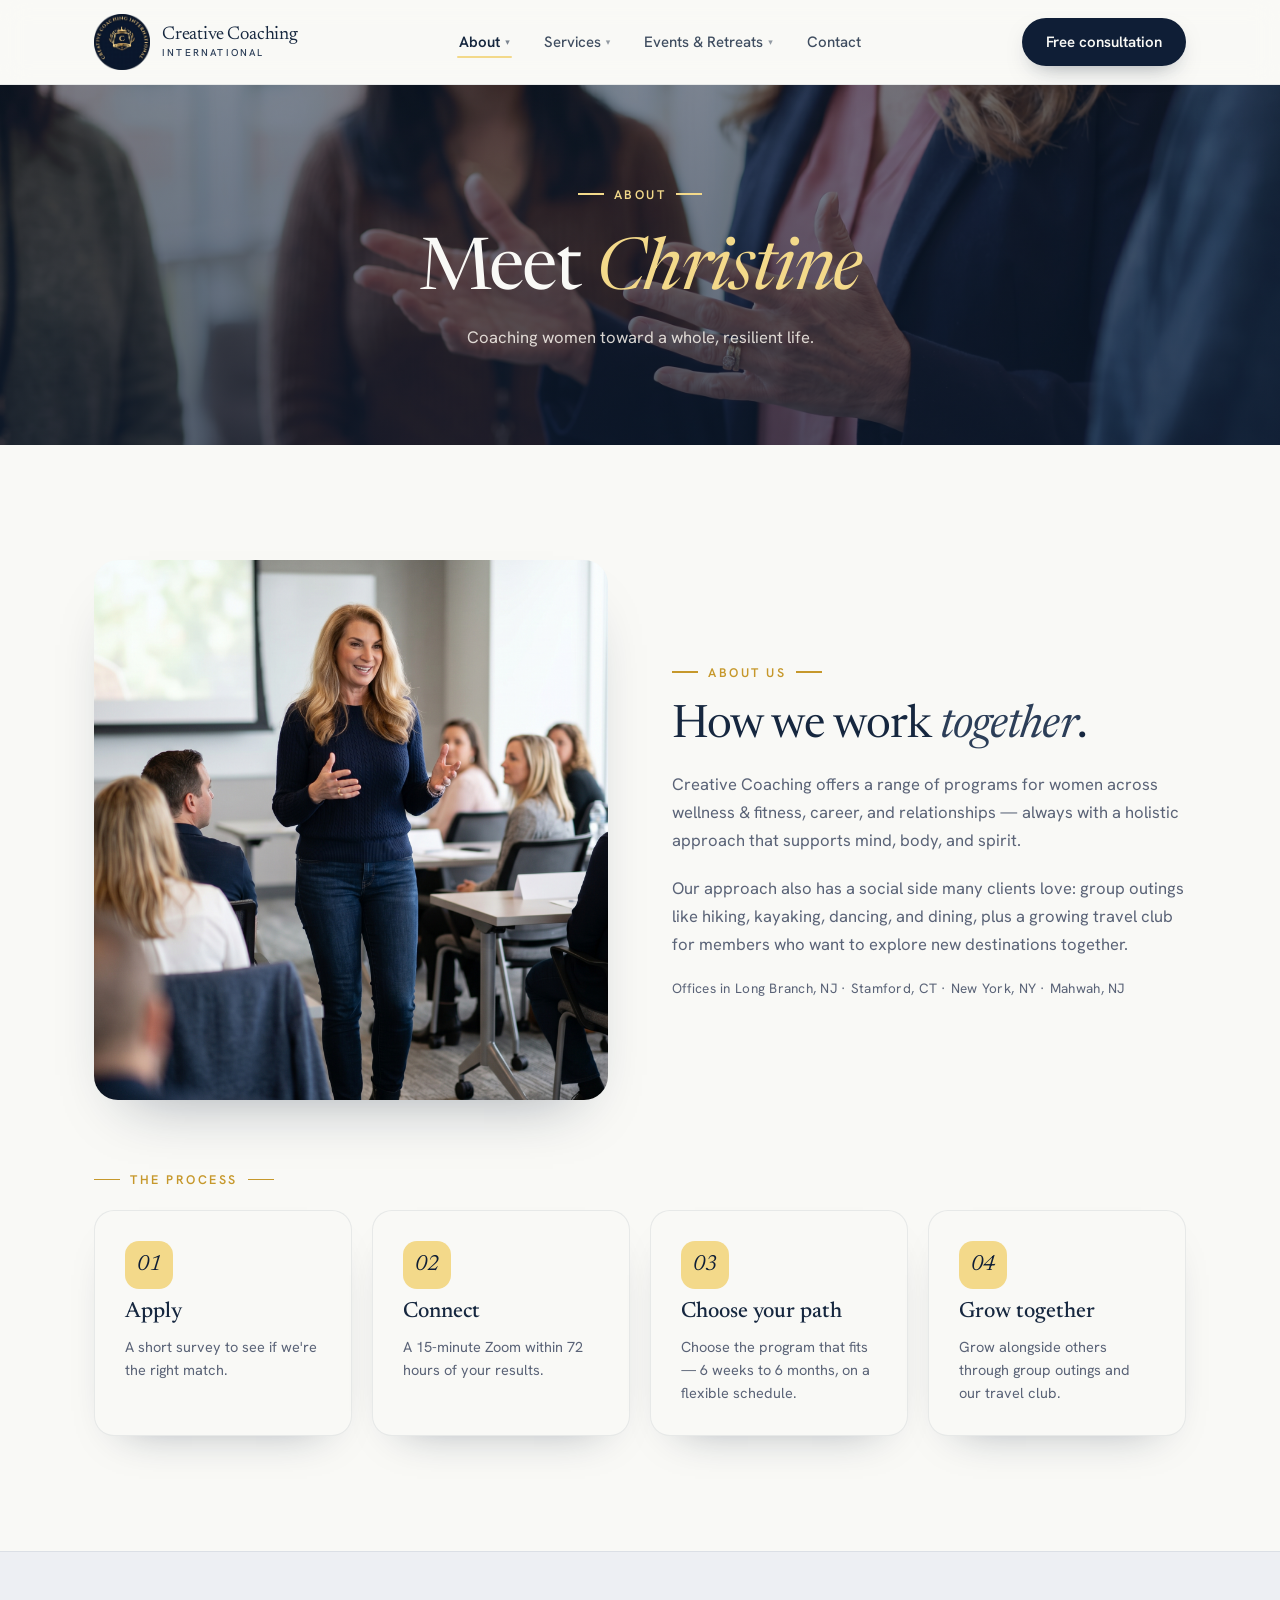
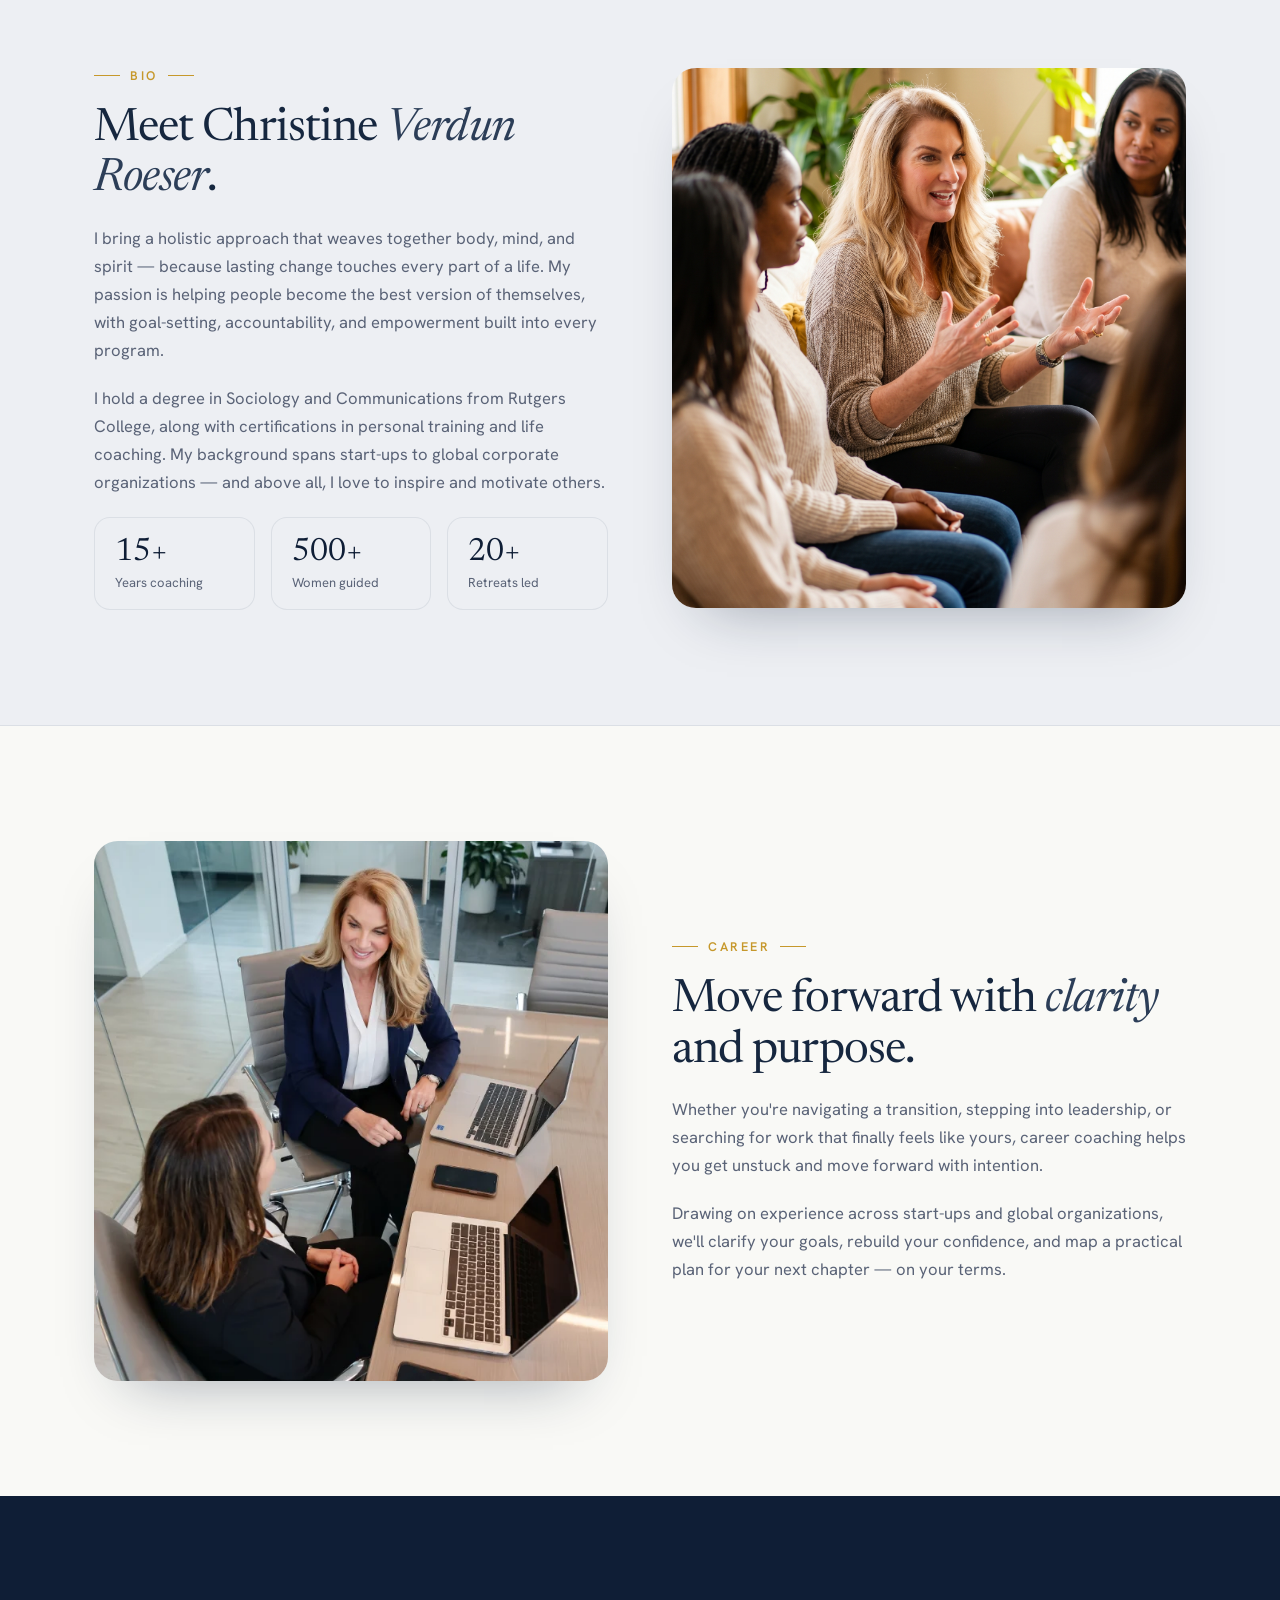
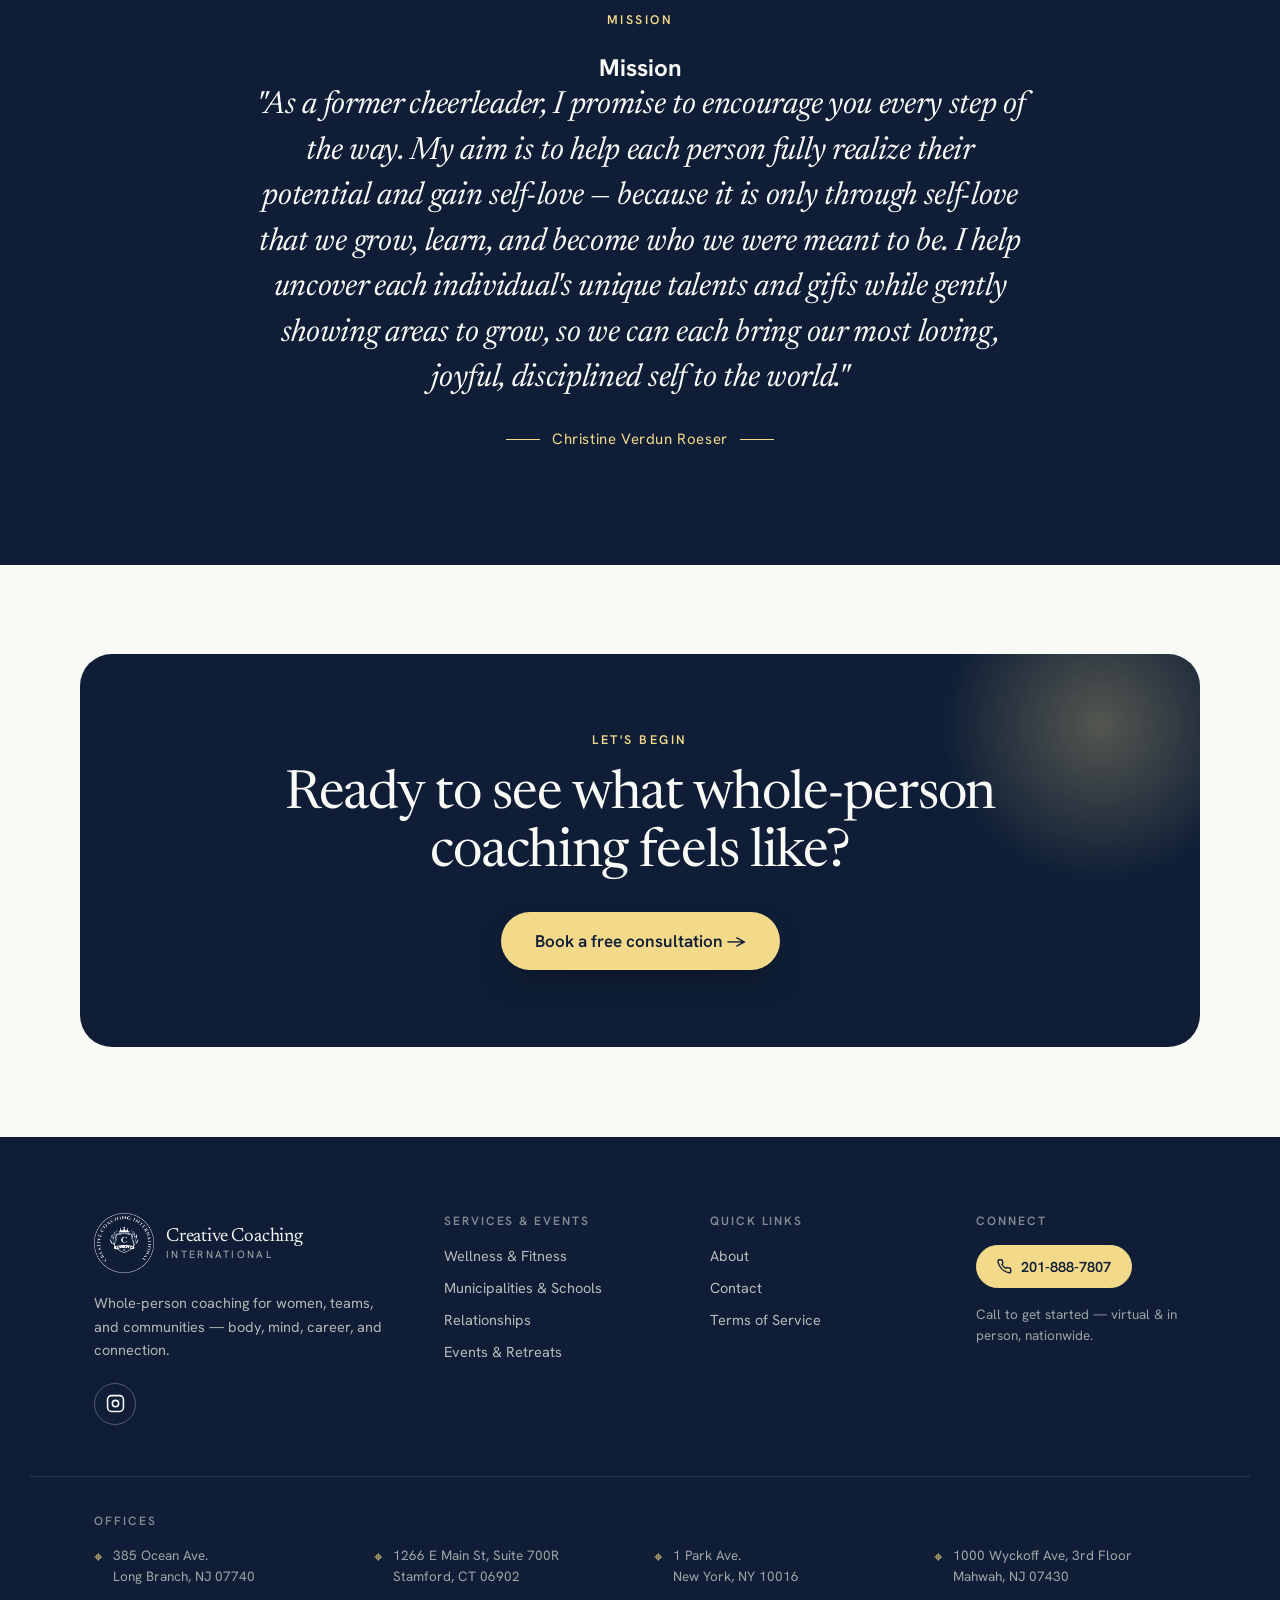
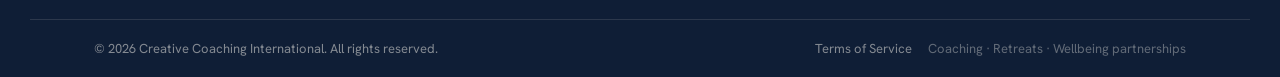
==== commit a38dfa20: "Update about.html" ====
--- a/about.html
+++ b/about.html
@@ -40,9 +40,9 @@
     </a>
     <nav class="site-header__nav" aria-label="Primary navigation">
       <div class="dropdown" role="none">
-        <button class="dropdown__toggle nav-link active" aria-haspopup="true" aria-expanded="false">
+        <a href="about.html" class="dropdown__toggle nav-link active" aria-haspopup="true" aria-expanded="false">
           About <span class="dropdown__arrow" aria-hidden="true">▾</span>
-        </button>
+        </a>
         <div class="dropdown__menu" role="menu">
           <a href="about.html#aboutus"  class="dropdown__item" role="menuitem">About Us</a>
           <a href="about.html#bio"      class="dropdown__item" role="menuitem">Bio</a>
@@ -51,9 +51,9 @@
         </div>
       </div>
       <div class="dropdown" role="none">
-        <button class="dropdown__toggle nav-link" aria-haspopup="true" aria-expanded="false">
+        <a href="index.html#services" class="dropdown__toggle nav-link" aria-haspopup="true" aria-expanded="false">
           Services <span class="dropdown__arrow" aria-hidden="true">▾</span>
-        </button>
+        </a>
         <div class="dropdown__menu" role="menu">
           <a href="wellness.html"       class="dropdown__item" role="menuitem">Wellness &amp; Fitness</a>
           <a href="schools.html"        class="dropdown__item" role="menuitem">Municipalities &amp; Schools</a>
@@ -61,9 +61,9 @@
         </div>
       </div>
       <div class="dropdown" role="none">
-        <button class="dropdown__toggle nav-link" aria-haspopup="true" aria-expanded="false">
+        <a href="events.html" class="dropdown__toggle nav-link" aria-haspopup="true" aria-expanded="false">
           Events &amp; Retreats <span class="dropdown__arrow" aria-hidden="true">▾</span>
-        </button>
+        </a>
         <div class="dropdown__menu" role="menu">
           <a href="events.html#retreats"  class="dropdown__item" role="menuitem">Retreats &amp; Workshops</a>
           <a href="events.html#book"      class="dropdown__item" role="menuitem">Book an Event</a>
@@ -71,7 +71,7 @@
           <a href="events.html#past"      class="dropdown__item" role="menuitem">Past Events</a>
         </div>
       </div>
-      <a href="testimonials.html" class="nav-link">Testimonials</a>
+      <!-- <a href="testimonials.html" class="nav-link">Testimonials</a> --> 
       <a href="contact.html"      class="nav-link">Contact</a>
     </nav>
     <a href="contact.html" class="btn btn-dark site-header__cta">Free consultation</a>
@@ -87,14 +87,48 @@
     <button class="mobile-menu__close" id="mobileClose" aria-label="Close menu">&times;</button>
   </div>
   <nav class="mobile-menu__nav">
-    <a href="index.html"         class="mobile-menu__link">Home</a>
-    <a href="about.html"         class="mobile-menu__link">About</a>
-    <a href="wellness.html"      class="mobile-menu__sub">— Wellness &amp; Fitness</a>
-    <a href="schools.html"       class="mobile-menu__sub">— Municipalities &amp; Schools</a>
-    <a href="relationships.html" class="mobile-menu__sub">— Relationships</a>
-    <a href="events.html"        class="mobile-menu__link">Events &amp; Retreats</a>
-    <a href="testimonials.html"  class="mobile-menu__link">Testimonials</a>
-    <a href="contact.html"       class="mobile-menu__link">Contact</a>
+    <a href="index.html" class="mobile-menu__link">Home</a>
+
+    <div class="mobile-acc">
+      <div class="mobile-acc__row">
+        <a href="about.html" class="mobile-menu__link">About</a>
+        <button type="button" class="mobile-acc__toggle" aria-expanded="false" aria-label="Toggle About submenu">▾</button>
+      </div>
+      <div class="mobile-acc__panel">
+        <a href="about.html#aboutus" class="mobile-menu__sub">— About Us</a>
+        <a href="about.html#bio"     class="mobile-menu__sub">— Bio</a>
+        <a href="about.html#career"  class="mobile-menu__sub">— Career</a>
+        <a href="about.html#mission" class="mobile-menu__sub">— Mission</a>
+      </div>
+    </div>
+
+    <div class="mobile-acc">
+      <div class="mobile-acc__row">
+        <a href="index.html#services" class="mobile-menu__link">Services</a>
+        <button type="button" class="mobile-acc__toggle" aria-expanded="false" aria-label="Toggle Services submenu">▾</button>
+      </div>
+      <div class="mobile-acc__panel">
+        <a href="wellness.html"      class="mobile-menu__sub">— Wellness &amp; Fitness</a>
+        <a href="schools.html"       class="mobile-menu__sub">— Municipalities &amp; Schools</a>
+        <a href="relationships.html" class="mobile-menu__sub">— Relationships</a>
+      </div>
+    </div>
+
+    <div class="mobile-acc">
+      <div class="mobile-acc__row">
+        <a href="events.html" class="mobile-menu__link">Events &amp; Retreats</a>
+        <button type="button" class="mobile-acc__toggle" aria-expanded="false" aria-label="Toggle Events &amp; Retreats submenu">▾</button>
+      </div>
+      <div class="mobile-acc__panel">
+        <a href="events.html#retreats"  class="mobile-menu__sub">— Retreats &amp; Workshops</a>
+        <a href="events.html#book"      class="mobile-menu__sub">— Book an Event</a>
+        <a href="events.html#offerings" class="mobile-menu__sub">— Ways to Gather</a>
+        <a href="events.html#past"      class="mobile-menu__sub">— Past Events</a>
+      </div>
+    </div>
+
+    <!-- <a href="testimonials.html" class="mobile-menu__link">Testimonials</a> --> 
+    <a href="contact.html"      class="mobile-menu__link">Contact</a>
   </nav>
   <a href="contact.html" class="mobile-menu__cta">Book a free 15-min consultation</a>
 </div>
@@ -258,7 +292,7 @@
       <p class="site-footer__col-title">Quick Links</p>
       <ul class="site-footer__col-links">
         <li><a href="about.html"        class="site-footer__link">About</a></li>
-        <li><a href="testimonials.html" class="site-footer__link">Testimonials</a></li>
+        <!-- <li><a href="testimonials.html" class="site-footer__link">Testimonials</a></li> -->
         <li><a href="contact.html"      class="site-footer__link">Contact</a></li>
         <li><a href="terms.html"        class="site-footer__link">Terms of Service</a></li>
       </ul>
--- a/cci-styles.css
+++ b/cci-styles.css
@@ -259,13 +259,15 @@
   padding: 6px 2px;
   transition: opacity .15s, color .15s;
 }
-.dropdown__toggle:hover, .dropdown--open .dropdown__toggle { opacity: 1; color: var(--gold); }
+.dropdown__toggle:hover, .dropdown:focus-within .dropdown__toggle, .dropdown--open .dropdown__toggle { opacity: 1; color: var(--gold); }
 .dropdown__arrow {
   font-size: 9px;
   line-height: 1;
   transition: transform .18s;
   opacity: .55;
 }
+.dropdown:hover .dropdown__arrow,
+.dropdown:focus-within .dropdown__arrow,
 .dropdown--open .dropdown__arrow { transform: rotate(180deg); }
 .dropdown__menu {
   position: absolute;
@@ -287,7 +289,16 @@
   transition: opacity .18s ease, transform .18s ease, visibility .18s;
   z-index: 90;
 }
+.dropdown__menu::before {
+  content: "";
+  position: absolute;
+  top: -8px;
+  left: 0;
+  right: 0;
+  height: 8px;
+}
 .dropdown:hover .dropdown__menu,
+.dropdown:focus-within .dropdown__menu,
 .dropdown--open .dropdown__menu {
   opacity: 1;
   visibility: visible;
@@ -383,6 +394,7 @@
 }
 .mobile-menu__link:hover { color: var(--gold); }
 .mobile-menu__sub {
+  display: block;
   font-family: var(--sans);
   font-size: 15px;
   color: var(--muted);
@@ -391,6 +403,39 @@
   transition: color .15s;
 }
 .mobile-menu__sub:hover { color: var(--gold); }
+.mobile-acc { border-bottom: 1px solid rgba(22,39,63,.08); }
+.mobile-acc__row {
+  display: flex;
+  align-items: center;
+  justify-content: space-between;
+  gap: 12px;
+}
+.mobile-acc__row .mobile-menu__link {
+  flex: 1;
+  border-bottom: none;
+}
+.mobile-acc__toggle {
+  flex-shrink: 0;
+  width: 44px;
+  height: 44px;
+  border: none;
+  background: none;
+  color: var(--ink);
+  font-size: 16px;
+  cursor: pointer;
+  display: flex;
+  align-items: center;
+  justify-content: center;
+  transition: transform .2s;
+}
+.mobile-acc.is-open .mobile-acc__toggle { transform: rotate(180deg); }
+.mobile-acc__panel {
+  max-height: 0;
+  overflow: hidden;
+  transition: max-height .25s ease;
+}
+.mobile-acc.is-open .mobile-acc__panel { max-height: 320px; }
+.mobile-acc__panel .mobile-menu__sub:last-child { border-bottom: none; }
 .mobile-menu__cta {
   margin-top: 32px;
   text-align: center;
@@ -614,10 +659,12 @@
 
 /* === CTA BAND === */
 .cta-band {
+  width: calc(100% - clamp(32px, 10vw, 128px));
+  max-width: 1120px;
   background: var(--forest);
   border-radius: 32px;
-  margin: 0 clamp(16px, 4vw, 48px) clamp(56px, 8vw, 100px);
-  padding: clamp(48px, 7vw, 80px) clamp(24px, 5vw, 80px);
+  margin: clamp(48px, 7vw, 96px) auto;
+  padding: clamp(44px, 6vw, 80px) clamp(28px, 5vw, 72px);
   text-align: center;
   position: relative;
   overflow: hidden;
@@ -1113,7 +1160,24 @@
 }
 .lightbox-close:hover { background: rgba(249,249,246,.25); }
 
+.test-grid { display:grid; grid-template-columns:repeat(3,1fr); gap:20px; }
+.test-card { background:var(--cream); border:1px solid rgba(22,39,63,.07); border-radius:20px; padding:28px; display:flex; flex-direction:column; gap:12px; }
+.test-card__tag { display:inline-block; font-size:11px; text-transform:uppercase; letter-spacing:.18em; font-weight:600; color:var(--muted); background:var(--sand); border-radius:999px; padding:4px 10px; align-self:flex-start; }
+.test-card__quote { font-size:15px; line-height:1.7; color:var(--ink); font-style:italic; flex:1; }
+.test-card__footer { display:flex; align-items:center; gap:12px; border-top:1px solid rgba(22,39,63,.06); padding-top:14px; }
+.test-card__avatar { width:36px; height:36px; border-radius:50%; background:var(--forest); color:var(--cream); display:flex; align-items:center; justify-content:center; font-size:13px; font-weight:600; flex-shrink:0; }
+.test-card__name { font-size:14px; font-weight:600; color:var(--forest); }
+.test-card__role { font-size:12px; color:var(--muted); }
+.stats-strip { background:var(--forest); padding:clamp(40px,5vw,64px) clamp(16px,4vw,64px); }
+.stats-strip__inner { max-width:1220px; margin:0 auto; display:flex; justify-content:center; gap:clamp(32px,6vw,80px); }
+.stats-strip__item { text-align:center; }
+.stats-strip__num { font-family:var(--serif); font-size:clamp(36px,5vw,52px); font-weight:400; color:var(--clay2); line-height:1; }
+.stats-strip__label { font-size:14px; color:rgba(250,246,238,.6); margin-top:6px; }
+
+
 /* === RESPONSIVE === */
+@media (max-width:960px) { .test-grid { grid-template-columns:repeat(2,1fr); } }
+@media (max-width:600px) { .test-grid { grid-template-columns:1fr; } .stats-strip__inner { flex-direction:column; gap:28px; } }
 @media (max-width: 1024px) {
   .site-footer__top {
     grid-template-columns: 1fr 1fr;
@@ -1132,5 +1196,4 @@
   .site-footer__top {
     grid-template-columns: 1fr;
   }
-  .cta-band { border-radius: 20px; margin-inline: 12px; }
-}
+}
